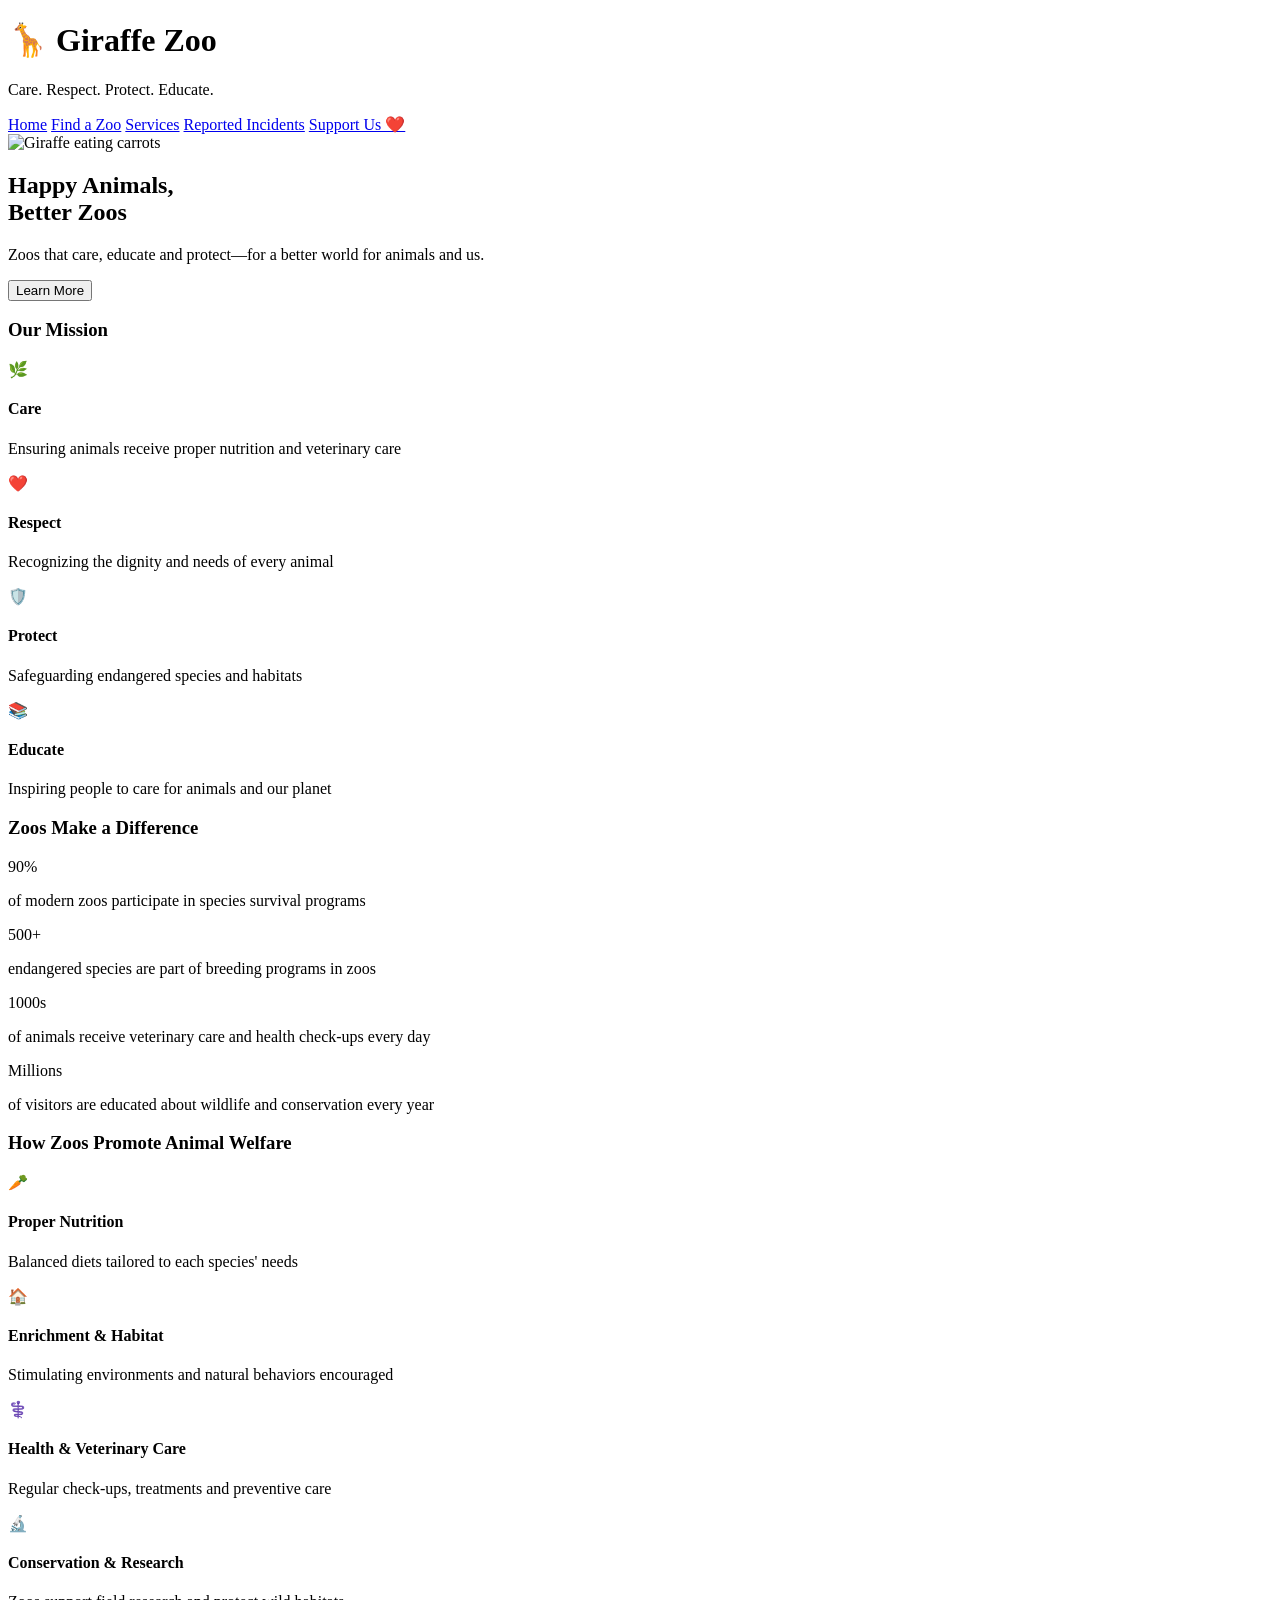
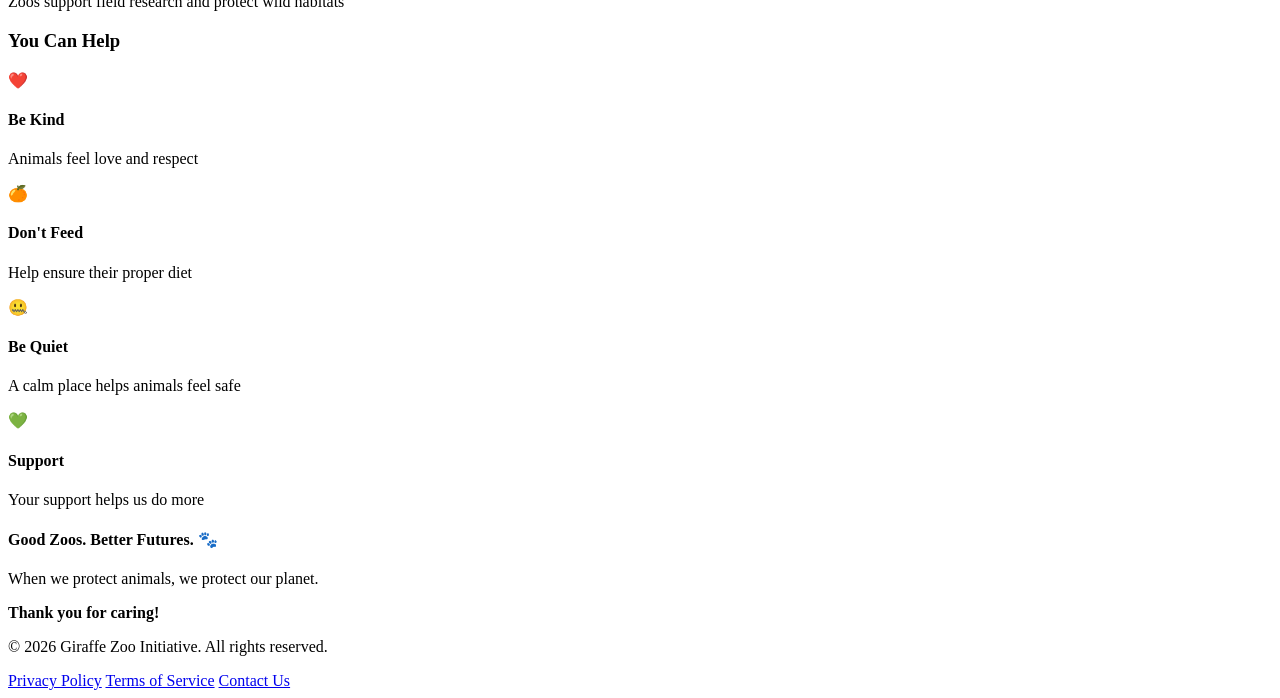
==== index.html @ a041d4df "Add home page with gummy aesthetic and animal welfare focus" ====
<!DOCTYPE html>
<html lang="en">
<head>
    <meta charset="UTF-8">
    <meta name="viewport" content="width=device-width, initial-scale=1.0">
    <title>Giraffe Zoo - Animal Welfare & Education</title>
    <link rel="stylesheet" href="styles.css">
</head>
<body>
    <!-- Navigation Header -->
    <header class="navbar">
        <div class="nav-container">
            <div class="logo">
                <h1>🦒 Giraffe Zoo</h1>
                <p class="tagline">Care. Respect. Protect. Educate.</p>
            </div>
            <nav class="nav-menu">
                <a href="index.html" class="nav-link active">Home</a>
                <a href="find-zoo.html" class="nav-link">Find a Zoo</a>
                <a href="services.html" class="nav-link">Services</a>
                <a href="incidents.html" class="nav-link">Reported Incidents</a>
                <a href="#support" class="nav-link support-btn">Support Us ❤️</a>
            </nav>
        </div>
    </header>

    <!-- Main Content -->
    <main>
        <!-- Hero Section -->
        <section class="hero">
            <div class="hero-content">
                <img src="images/giraffe-hero.png" alt="Giraffe eating carrots" class="hero-image">
                <div class="hero-text">
                    <h2>Happy Animals,<br>Better Zoos</h2>
                    <p>Zoos that care, educate and protect—for a better world for animals and us.</p>
                    <button class="cta-button">Learn More</button>
                </div>
            </div>
        </section>

        <!-- Core Values Section -->
        <section class="values">
            <h3>Our Mission</h3>
            <div class="values-grid">
                <div class="value-card">
                    <span class="value-icon">🌿</span>
                    <h4>Care</h4>
                    <p>Ensuring animals receive proper nutrition and veterinary care</p>
                </div>
                <div class="value-card">
                    <span class="value-icon">❤️</span>
                    <h4>Respect</h4>
                    <p>Recognizing the dignity and needs of every animal</p>
                </div>
                <div class="value-card">
                    <span class="value-icon">🛡️</span>
                    <h4>Protect</h4>
                    <p>Safeguarding endangered species and habitats</p>
                </div>
                <div class="value-card">
                    <span class="value-icon">📚</span>
                    <h4>Educate</h4>
                    <p>Inspiring people to care for animals and our planet</p>
                </div>
            </div>
        </section>

        <!-- Impact Section -->
        <section class="impact">
            <h3>Zoos Make a Difference</h3>
            <div class="impact-grid">
                <div class="impact-card gummy-green">
                    <span class="stat-number">90%</span>
                    <p>of modern zoos participate in species survival programs</p>
                </div>
                <div class="impact-card gummy-pink">
                    <span class="stat-number">500+</span>
                    <p>endangered species are part of breeding programs in zoos</p>
                </div>
                <div class="impact-card gummy-orange">
                    <span class="stat-number">1000s</span>
                    <p>of animals receive veterinary care and health check-ups every day</p>
                </div>
                <div class="impact-card gummy-purple">
                    <span class="stat-number">Millions</span>
                    <p>of visitors are educated about wildlife and conservation every year</p>
                </div>
            </div>
        </section>

        <!-- How Zoos Help Section -->
        <section class="zoo-help">
            <h3>How Zoos Promote Animal Welfare</h3>
            <div class="help-grid">
                <div class="help-card">
                    <span class="help-icon">🥕</span>
                    <h4>Proper Nutrition</h4>
                    <p>Balanced diets tailored to each species' needs</p>
                </div>
                <div class="help-card">
                    <span class="help-icon">🏠</span>
                    <h4>Enrichment & Habitat</h4>
                    <p>Stimulating environments and natural behaviors encouraged</p>
                </div>
                <div class="help-card">
                    <span class="help-icon">⚕️</span>
                    <h4>Health & Veterinary Care</h4>
                    <p>Regular check-ups, treatments and preventive care</p>
                </div>
                <div class="help-card">
                    <span class="help-icon">🔬</span>
                    <h4>Conservation & Research</h4>
                    <p>Zoos support field research and protect wild habitats</p>
                </div>
            </div>
        </section>

        <!-- Call to Action Section -->
        <section class="cta-section">
            <h3>You Can Help</h3>
            <div class="cta-grid">
                <div class="cta-card">
                    <span class="cta-icon">❤️</span>
                    <h4>Be Kind</h4>
                    <p>Animals feel love and respect</p>
                </div>
                <div class="cta-card">
                    <span class="cta-icon">🍊</span>
                    <h4>Don't Feed</h4>
                    <p>Help ensure their proper diet</p>
                </div>
                <div class="cta-card">
                    <span class="cta-icon">🤐</span>
                    <h4>Be Quiet</h4>
                    <p>A calm place helps animals feel safe</p>
                </div>
                <div class="cta-card">
                    <span class="cta-icon">💚</span>
                    <h4>Support</h4>
                    <p>Your support helps us do more</p>
                </div>
            </div>
        </section>

        <!-- Footer Message -->
        <section class="footer-message">
            <div class="footer-content">
                <h4>Good Zoos. Better Futures. 🐾</h4>
                <p>When we protect animals, we protect our planet.</p>
                <p><strong>Thank you for caring!</strong></p>
            </div>
        </section>
    </main>

    <!-- Footer -->
    <footer class="footer">
        <div class="footer-bottom">
            <p>&copy; 2026 Giraffe Zoo Initiative. All rights reserved.</p>
            <div class="footer-links">
                <a href="#privacy">Privacy Policy</a>
                <a href="#terms">Terms of Service</a>
                <a href="#contact">Contact Us</a>
            </div>
        </div>
    </footer>

    <script src="script.js"></script>
</body>
</html>
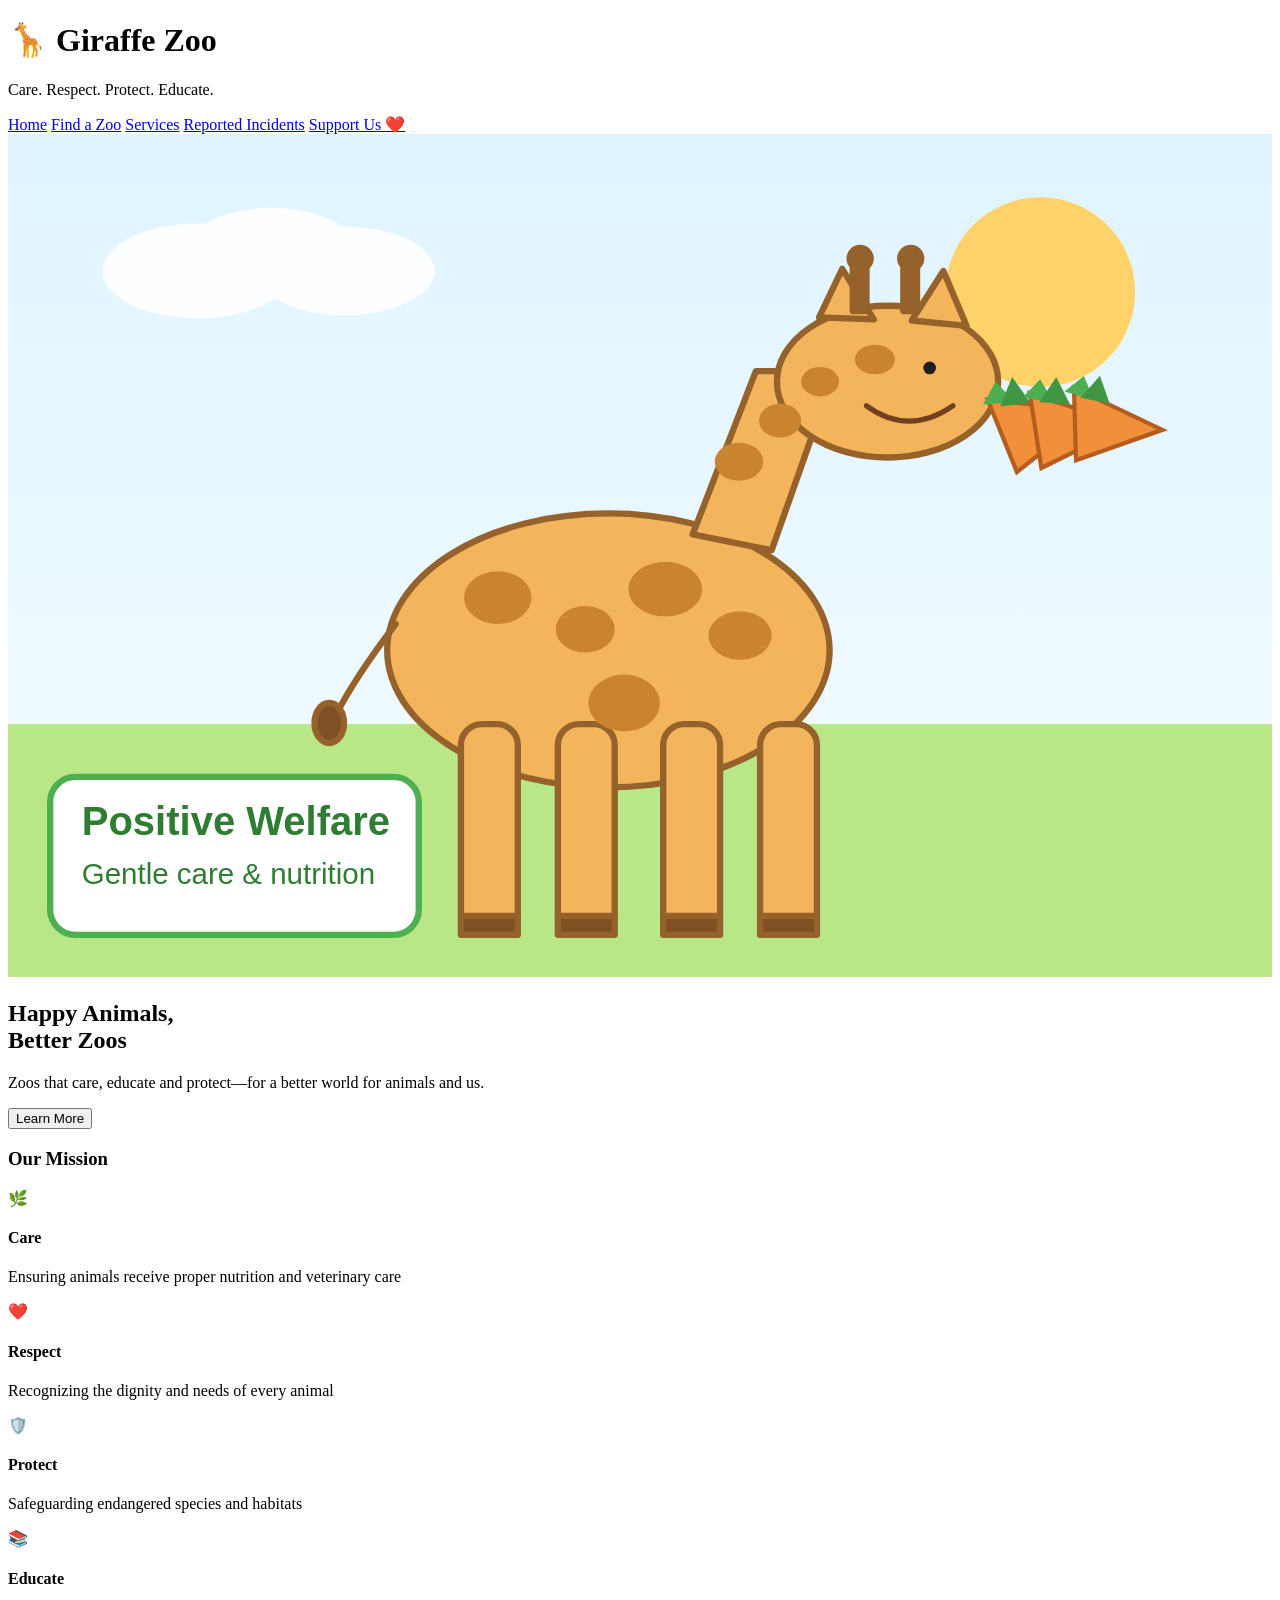
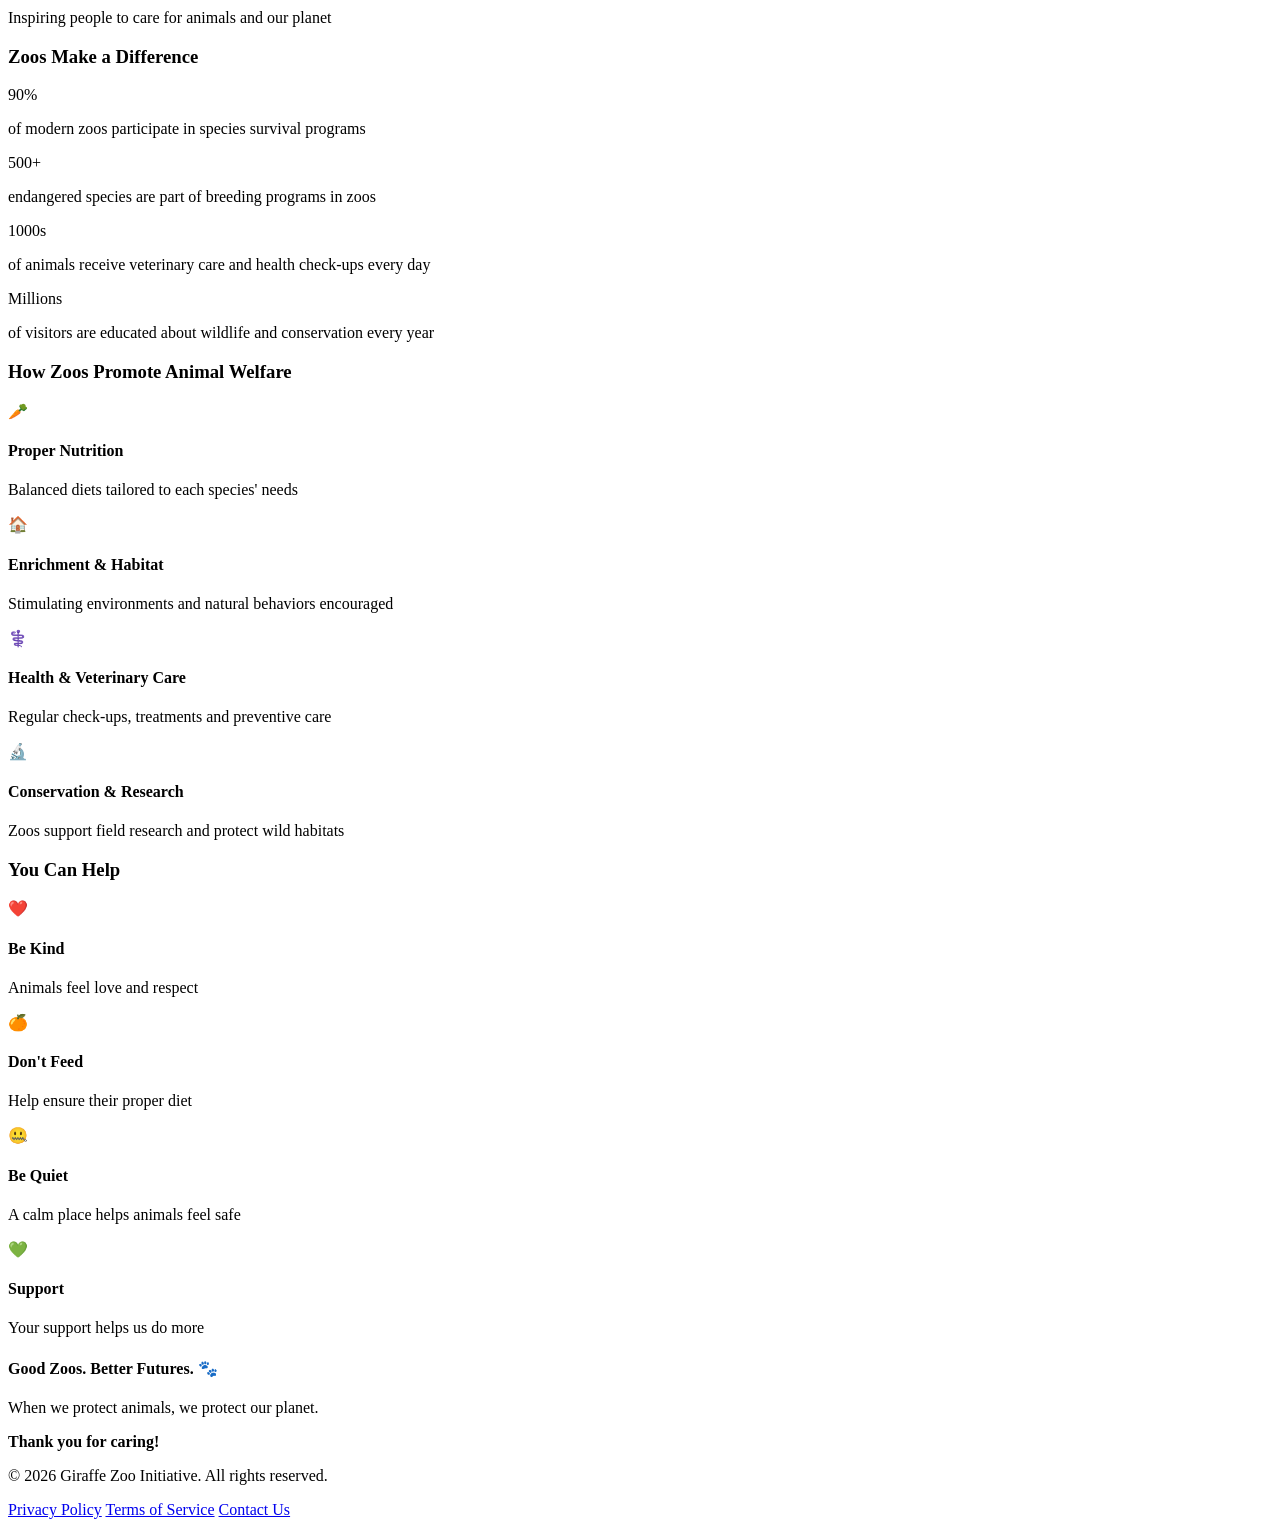
==== commit 326329ef: "Add giraffe welfare hero illustration feeding on carrots" ====
--- a/index.html
+++ b/index.html
@@ -29,7 +29,7 @@
         <!-- Hero Section -->
         <section class="hero">
             <div class="hero-content">
-                <img src="images/giraffe-hero.png" alt="Giraffe eating carrots" class="hero-image">
+                <img src="images/giraffe-hero.svg" alt="Giraffe eating carrots" class="hero-image">
                 <div class="hero-text">
                     <h2>Happy Animals,<br>Better Zoos</h2>
                     <p>Zoos that care, educate and protect—for a better world for animals and us.</p>
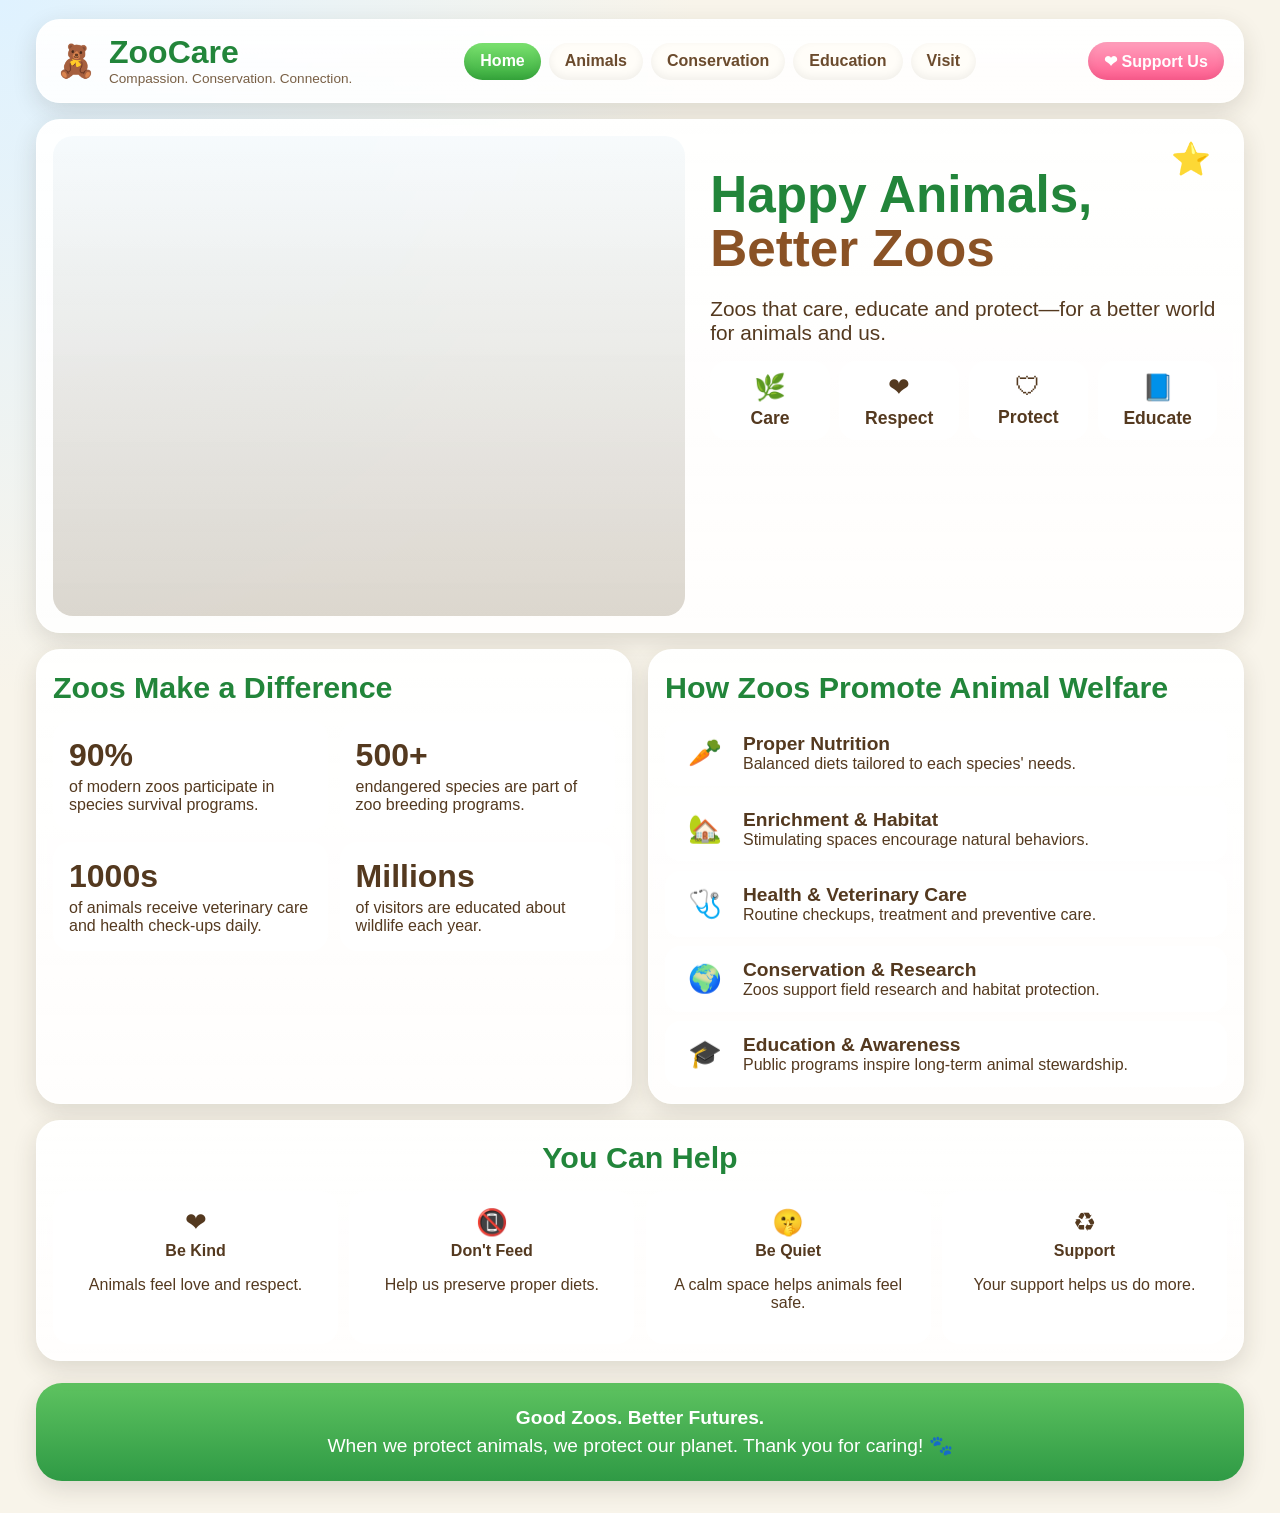
==== commit 3608d276: "Create infographic-style zoo homepage redesign" ====
--- a/index.html
+++ b/index.html
@@ -1,169 +1,86 @@
 <!DOCTYPE html>
 <html lang="en">
 <head>
-    <meta charset="UTF-8">
-    <meta name="viewport" content="width=device-width, initial-scale=1.0">
-    <title>Giraffe Zoo - Animal Welfare & Education</title>
-    <link rel="stylesheet" href="styles.css">
+  <meta charset="UTF-8">
+  <meta name="viewport" content="width=device-width, initial-scale=1.0">
+  <title>ZooCare | Compassion. Conservation. Connection.</title>
+  <link rel="stylesheet" href="styles.css">
 </head>
 <body>
-    <!-- Navigation Header -->
-    <header class="navbar">
-        <div class="nav-container">
-            <div class="logo">
-                <h1>🦒 Giraffe Zoo</h1>
-                <p class="tagline">Care. Respect. Protect. Educate.</p>
-            </div>
-            <nav class="nav-menu">
-                <a href="index.html" class="nav-link active">Home</a>
-                <a href="find-zoo.html" class="nav-link">Find a Zoo</a>
-                <a href="services.html" class="nav-link">Services</a>
-                <a href="incidents.html" class="nav-link">Reported Incidents</a>
-                <a href="#support" class="nav-link support-btn">Support Us ❤️</a>
-            </nav>
+  <div class="page-shell">
+    <header class="topbar glass">
+      <div class="brand">
+        <div class="brand-icon">🧸</div>
+        <div>
+          <h1>ZooCare</h1>
+          <p>Compassion. Conservation. Connection.</p>
         </div>
+      </div>
+      <nav class="nav-pills" aria-label="Primary">
+        <a class="pill active" href="index.html">Home</a>
+        <a class="pill" href="#animals">Animals</a>
+        <a class="pill" href="#conservation">Conservation</a>
+        <a class="pill" href="#education">Education</a>
+        <a class="pill" href="#visit">Visit</a>
+      </nav>
+      <a class="support" href="#support">❤ Support Us</a>
     </header>
 
-    <!-- Main Content -->
-    <main>
-        <!-- Hero Section -->
-        <section class="hero">
-            <div class="hero-content">
-                <img src="images/giraffe-hero.svg" alt="Giraffe eating carrots" class="hero-image">
-                <div class="hero-text">
-                    <h2>Happy Animals,<br>Better Zoos</h2>
-                    <p>Zoos that care, educate and protect—for a better world for animals and us.</p>
-                    <button class="cta-button">Learn More</button>
-                </div>
-            </div>
-        </section>
+    <main class="layout">
+      <section class="hero glass" id="animals">
+        <div class="hero-image" role="img" aria-label="A giraffe leaning forward in a sunny zoo habitat"></div>
+        <div class="hero-panel">
+          <p class="float-icon">⭐</p>
+          <h2><span>Happy Animals,</span><br>Better Zoos</h2>
+          <p class="hero-copy">Zoos that care, educate and protect—for a better world for animals and us.</p>
 
-        <!-- Core Values Section -->
-        <section class="values">
-            <h3>Our Mission</h3>
-            <div class="values-grid">
-                <div class="value-card">
-                    <span class="value-icon">🌿</span>
-                    <h4>Care</h4>
-                    <p>Ensuring animals receive proper nutrition and veterinary care</p>
-                </div>
-                <div class="value-card">
-                    <span class="value-icon">❤️</span>
-                    <h4>Respect</h4>
-                    <p>Recognizing the dignity and needs of every animal</p>
-                </div>
-                <div class="value-card">
-                    <span class="value-icon">🛡️</span>
-                    <h4>Protect</h4>
-                    <p>Safeguarding endangered species and habitats</p>
-                </div>
-                <div class="value-card">
-                    <span class="value-icon">📚</span>
-                    <h4>Educate</h4>
-                    <p>Inspiring people to care for animals and our planet</p>
-                </div>
-            </div>
-        </section>
+          <div class="values-row" id="education">
+            <article><span>🌿</span><h3>Care</h3></article>
+            <article><span>❤</span><h3>Respect</h3></article>
+            <article><span>🛡</span><h3>Protect</h3></article>
+            <article><span>📘</span><h3>Educate</h3></article>
+          </div>
+        </div>
+      </section>
 
-        <!-- Impact Section -->
-        <section class="impact">
-            <h3>Zoos Make a Difference</h3>
-            <div class="impact-grid">
-                <div class="impact-card gummy-green">
-                    <span class="stat-number">90%</span>
-                    <p>of modern zoos participate in species survival programs</p>
-                </div>
-                <div class="impact-card gummy-pink">
-                    <span class="stat-number">500+</span>
-                    <p>endangered species are part of breeding programs in zoos</p>
-                </div>
-                <div class="impact-card gummy-orange">
-                    <span class="stat-number">1000s</span>
-                    <p>of animals receive veterinary care and health check-ups every day</p>
-                </div>
-                <div class="impact-card gummy-purple">
-                    <span class="stat-number">Millions</span>
-                    <p>of visitors are educated about wildlife and conservation every year</p>
-                </div>
-            </div>
-        </section>
+      <section class="split">
+        <article class="card glass" id="conservation">
+          <h3>Zoos Make a Difference</h3>
+          <div class="stats-grid">
+            <div><strong>90%</strong><p>of modern zoos participate in species survival programs.</p></div>
+            <div><strong>500+</strong><p>endangered species are part of zoo breeding programs.</p></div>
+            <div><strong>1000s</strong><p>of animals receive veterinary care and health check-ups daily.</p></div>
+            <div><strong>Millions</strong><p>of visitors are educated about wildlife each year.</p></div>
+          </div>
+        </article>
 
-        <!-- How Zoos Help Section -->
-        <section class="zoo-help">
-            <h3>How Zoos Promote Animal Welfare</h3>
-            <div class="help-grid">
-                <div class="help-card">
-                    <span class="help-icon">🥕</span>
-                    <h4>Proper Nutrition</h4>
-                    <p>Balanced diets tailored to each species' needs</p>
-                </div>
-                <div class="help-card">
-                    <span class="help-icon">🏠</span>
-                    <h4>Enrichment & Habitat</h4>
-                    <p>Stimulating environments and natural behaviors encouraged</p>
-                </div>
-                <div class="help-card">
-                    <span class="help-icon">⚕️</span>
-                    <h4>Health & Veterinary Care</h4>
-                    <p>Regular check-ups, treatments and preventive care</p>
-                </div>
-                <div class="help-card">
-                    <span class="help-icon">🔬</span>
-                    <h4>Conservation & Research</h4>
-                    <p>Zoos support field research and protect wild habitats</p>
-                </div>
-            </div>
-        </section>
+        <article class="card glass" id="visit">
+          <h3>How Zoos Promote Animal Welfare</h3>
+          <ul class="info-list">
+            <li><span>🥕</span><div><h4>Proper Nutrition</h4><p>Balanced diets tailored to each species' needs.</p></div></li>
+            <li><span>🏡</span><div><h4>Enrichment & Habitat</h4><p>Stimulating spaces encourage natural behaviors.</p></div></li>
+            <li><span>🩺</span><div><h4>Health & Veterinary Care</h4><p>Routine checkups, treatment and preventive care.</p></div></li>
+            <li><span>🌍</span><div><h4>Conservation & Research</h4><p>Zoos support field research and habitat protection.</p></div></li>
+            <li><span>🎓</span><div><h4>Education & Awareness</h4><p>Public programs inspire long-term animal stewardship.</p></div></li>
+          </ul>
+        </article>
+      </section>
 
-        <!-- Call to Action Section -->
-        <section class="cta-section">
-            <h3>You Can Help</h3>
-            <div class="cta-grid">
-                <div class="cta-card">
-                    <span class="cta-icon">❤️</span>
-                    <h4>Be Kind</h4>
-                    <p>Animals feel love and respect</p>
-                </div>
-                <div class="cta-card">
-                    <span class="cta-icon">🍊</span>
-                    <h4>Don't Feed</h4>
-                    <p>Help ensure their proper diet</p>
-                </div>
-                <div class="cta-card">
-                    <span class="cta-icon">🤐</span>
-                    <h4>Be Quiet</h4>
-                    <p>A calm place helps animals feel safe</p>
-                </div>
-                <div class="cta-card">
-                    <span class="cta-icon">💚</span>
-                    <h4>Support</h4>
-                    <p>Your support helps us do more</p>
-                </div>
-            </div>
-        </section>
+      <section class="card glass help" id="support">
+        <h3>You Can Help</h3>
+        <div class="help-grid">
+          <article><span>❤</span><h4>Be Kind</h4><p>Animals feel love and respect.</p></article>
+          <article><span>📵</span><h4>Don't Feed</h4><p>Help us preserve proper diets.</p></article>
+          <article><span>🤫</span><h4>Be Quiet</h4><p>A calm space helps animals feel safe.</p></article>
+          <article><span>♻</span><h4>Support</h4><p>Your support helps us do more.</p></article>
+        </div>
+      </section>
 
-        <!-- Footer Message -->
-        <section class="footer-message">
-            <div class="footer-content">
-                <h4>Good Zoos. Better Futures. 🐾</h4>
-                <p>When we protect animals, we protect our planet.</p>
-                <p><strong>Thank you for caring!</strong></p>
-            </div>
-        </section>
+      <footer class="footer-banner">
+        <p><strong>Good Zoos. Better Futures.</strong></p>
+        <p>When we protect animals, we protect our planet. Thank you for caring! 🐾</p>
+      </footer>
     </main>
-
-    <!-- Footer -->
-    <footer class="footer">
-        <div class="footer-bottom">
-            <p>&copy; 2026 Giraffe Zoo Initiative. All rights reserved.</p>
-            <div class="footer-links">
-                <a href="#privacy">Privacy Policy</a>
-                <a href="#terms">Terms of Service</a>
-                <a href="#contact">Contact Us</a>
-            </div>
-        </div>
-    </footer>
-
-    <script src="script.js"></script>
+  </div>
 </body>
-</html>+</html>
--- a/styles.css
+++ b/styles.css
@@ -0,0 +1,126 @@
+:root {
+  --bg: #f8f4ea;
+  --cream: #fffdf8;
+  --green: #4cb34f;
+  --deep-green: #22853a;
+  --brown: #8a5225;
+  --pink: #ff7aa3;
+  --purple: #8d65db;
+  --orange: #f7a826;
+  --shadow: 0 8px 24px rgba(53, 42, 27, 0.14);
+}
+
+* { box-sizing: border-box; }
+
+body {
+  margin: 0;
+  font-family: "Nunito", "Segoe UI", sans-serif;
+  background: radial-gradient(circle at top left, #dff2ff 0%, var(--bg) 35%);
+  color: #54391f;
+}
+
+.page-shell {
+  max-width: 1240px;
+  margin: 1.2rem auto 2rem;
+  padding: 0 1rem;
+}
+
+.glass {
+  background: linear-gradient(180deg, rgba(255, 255, 255, 0.95), rgba(255, 255, 255, 0.88));
+  border: 1px solid rgba(255,255,255,0.7);
+  backdrop-filter: blur(6px);
+  border-radius: 24px;
+  box-shadow: var(--shadow);
+}
+
+.topbar {
+  display: flex;
+  align-items: center;
+  justify-content: space-between;
+  gap: 1rem;
+  padding: 1rem 1.2rem;
+  margin-bottom: 1rem;
+}
+.brand { display: flex; align-items: center; gap: .8rem; }
+.brand-icon { font-size: 2rem; }
+.brand h1 { margin: 0; color: var(--deep-green); line-height: 1; }
+.brand p { margin: .2rem 0 0; font-size: .85rem; color: #785f45; }
+
+.nav-pills { display: flex; flex-wrap: wrap; gap: .5rem; }
+.pill, .support {
+  padding: .6rem 1rem;
+  border-radius: 999px;
+  text-decoration: none;
+  color: #6b4b2d;
+  background: var(--cream);
+  box-shadow: inset 0 -3px 8px rgba(0,0,0,.06);
+  font-weight: 700;
+}
+.pill.active { background: linear-gradient(180deg, #7be26f, #36a93c); color: white; }
+.support { background: linear-gradient(180deg, #ff9fbc, #ff5d8f); color: white; }
+
+.layout { display: grid; gap: 1rem; }
+.hero {
+  display: grid;
+  grid-template-columns: 1.2fr 1fr;
+  gap: 1rem;
+  padding: 1rem;
+}
+.hero-image {
+  min-height: 480px;
+  border-radius: 20px;
+  background:
+    linear-gradient(to bottom, rgba(100,170,220,0.05), rgba(80,60,20,0.2)),
+    url('https://images.unsplash.com/photo-1547721064-da6cfb341d50?auto=format&fit=crop&w=1400&q=80') center/cover;
+}
+.hero-panel { padding: 1rem .6rem; position: relative; }
+.float-icon { position: absolute; right: 1rem; top: .2rem; font-size: 2rem; margin: 0; }
+.hero h2 { font-size: clamp(2rem, 4vw, 3.5rem); line-height: 1.05; margin: 1rem 0 .8rem; color: var(--brown); }
+.hero h2 span { color: var(--deep-green); }
+.hero-copy { font-size: 1.3rem; margin-bottom: 1rem; }
+.values-row { display: grid; grid-template-columns: repeat(4, minmax(70px,1fr)); gap: .6rem; }
+.values-row article { text-align: center; padding: .7rem .4rem; border-radius: 18px; background: #fff; }
+.values-row span { font-size: 1.6rem; display: block; }
+.values-row h3 { margin: .4rem 0 0; font-size: 1.1rem; }
+
+.split { display: grid; grid-template-columns: 1fr 1fr; gap: 1rem; }
+.card { padding: 1rem; }
+.card h3 { margin: .2rem 0 1rem; font-size: 1.9rem; color: var(--deep-green); }
+
+.stats-grid { display: grid; grid-template-columns: 1fr 1fr; gap: .7rem; }
+.stats-grid > div { background: #fff; border-radius: 18px; padding: 1rem; }
+.stats-grid strong { font-size: 2rem; display: block; }
+.stats-grid p { margin: .3rem 0 0; font-size: 1rem; }
+
+.info-list { list-style: none; margin: 0; padding: 0; display: grid; gap: .6rem; }
+.info-list li { background: #fff; border-radius: 16px; padding: .8rem; display: grid; grid-template-columns: 54px 1fr; gap: .7rem; align-items: center; }
+.info-list span { font-size: 1.7rem; text-align: center; }
+.info-list h4 { margin: 0; font-size: 1.2rem; }
+.info-list p { margin: 0; }
+
+.help h3 { text-align: center; }
+.help-grid { display: grid; grid-template-columns: repeat(4,1fr); gap: .7rem; }
+.help-grid article { background: #fff; border-radius: 18px; padding: 1rem; text-align: center; }
+.help-grid span { font-size: 1.6rem; }
+.help-grid h4 { margin: .3rem 0; }
+
+.footer-banner {
+  margin-top: .4rem;
+  background: linear-gradient(180deg, #5ec360, #2f9a45);
+  color: white;
+  border-radius: 26px;
+  padding: 1.2rem;
+  text-align: center;
+  box-shadow: var(--shadow);
+}
+.footer-banner p { margin: .3rem 0; font-size: 1.2rem; }
+
+@media (max-width: 980px) {
+  .hero, .split { grid-template-columns: 1fr; }
+  .help-grid { grid-template-columns: repeat(2,1fr); }
+}
+@media (max-width: 640px) {
+  .topbar { flex-direction: column; align-items: flex-start; }
+  .stats-grid, .values-row, .help-grid { grid-template-columns: 1fr; }
+  .hero-image { min-height: 280px; }
+}
